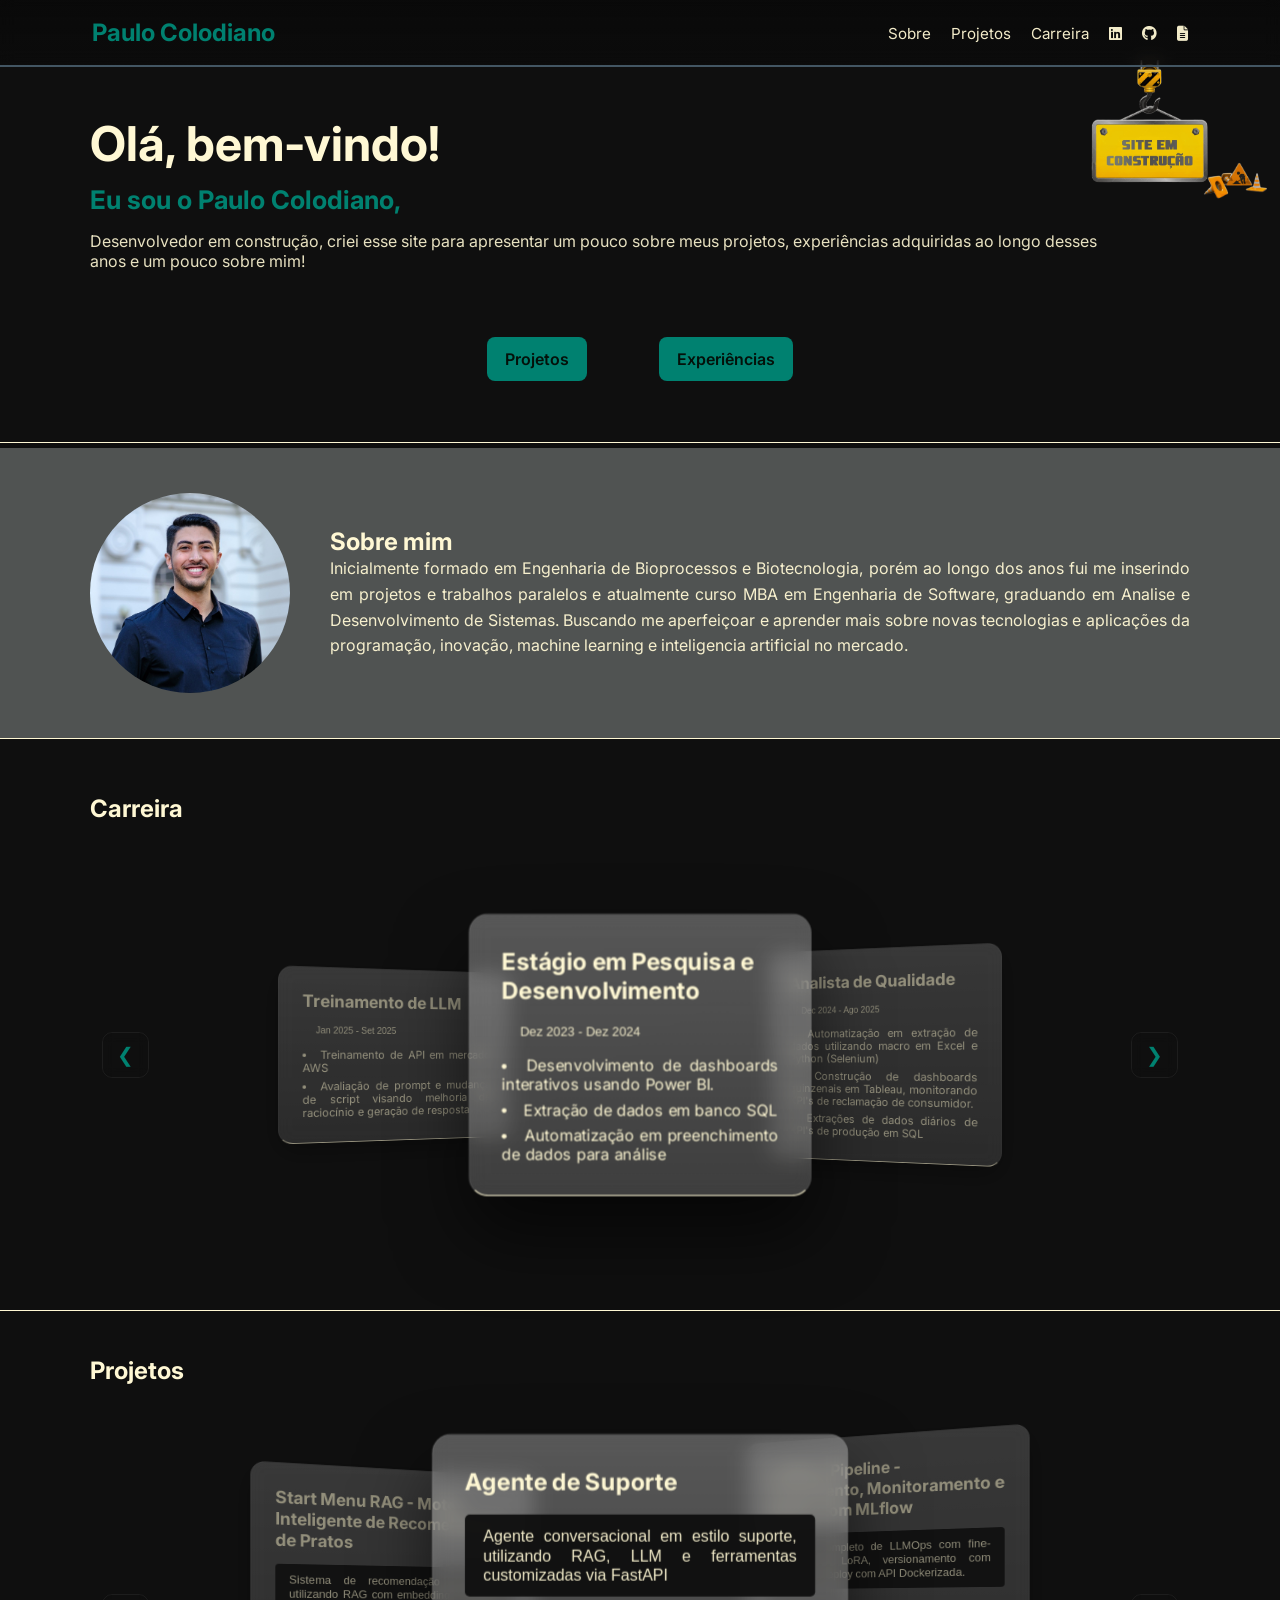
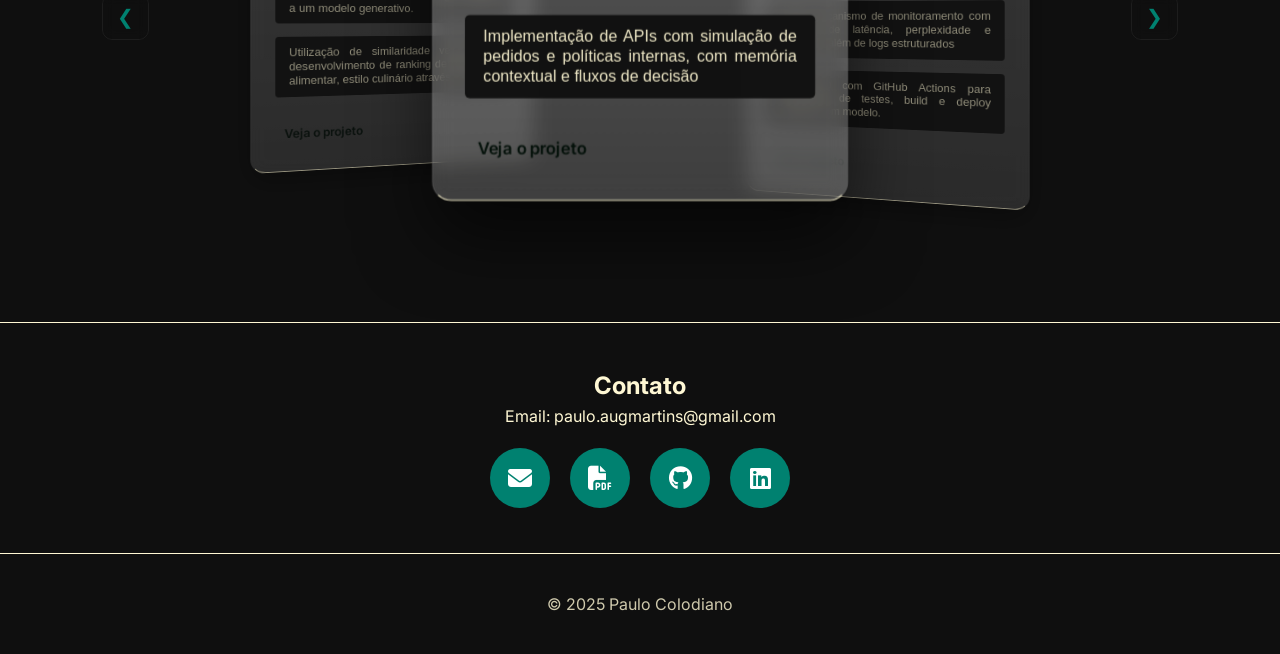
==== index.html @ e99a040a "corrigindo index" ====
<!DOCTYPE html>
<html lang="pt-BR">
<head>
  <meta charset="UTF-8" />
  <meta name="viewport" content="width=device-width, initial-scale=1.0" />
  <meta name="description" content="Portfólio">
  <title>Paulo Martins – Portfólio</title>
  <link rel="stylesheet" href="https://cdnjs.cloudflare.com/ajax/libs/font-awesome/6.5.0/css/all.min.css">
  <link rel="stylesheet" href="style.css" />
  <style>
  @import url('https://fonts.googleapis.com/css2?family=Inter:ital,opsz,wght@0,14..32,100..900;1,14..32,100..900&family=Montserrat:ital,wght@0,100..900;1,100..900&family=Tomorrow:ital,wght@0,100;0,200;0,300;0,400;0,500;0,600;0,700;0,800;0,900;1,100;1,200;1,300;1,400;1,500;1,600;1,700;1,800;1,900&display=swap');
  </style>
</head>
<body>
  <header class="header">
    <nav>
      <div class="logo">Paulo Colodiano</div>
      <ul class="nav-links">
        <li><a href="#sobre">Sobre</a></li>
        <li><a href="#projetos">Projetos</a></li>
        <li><a href="#experiencias">Carreira</a></li>
        <li><a href="https://www.linkedin.com/in/martins-paulo" target="_blank"><i class="fab fa-linkedin"></i></a></li>
        <li><a href="https://github.com/PauloColodiano" target="_blank"><i class="fab fa-github"></i></a></li>
        <li><a href="curriculo.pdf" target="_blank"><i class="fas fa-file-alt"></i></a></li>
      </ul>
    </nav>
  </header>

  <main>
    <section id="introducao" class="introducao">
      <h1>Olá, bem-vindo!</h1>
      <h2>Eu sou o Paulo Colodiano,</h2>
      <p>Desenvolvedor em construção, criei esse site para apresentar um pouco sobre meus projetos, experiências adquiridas ao longo desses anos e um pouco sobre mim!</p>
      <div class="btns">
        <a class="btn" href="#projetos">Projetos</a>
        <a class="btn" href="#experiencias">Experiências</a>
      </div>
      <div class="img-introducao">
        <img src="site_em_construcao.png" alt="Site em construção">
      </div>
      
    </section>

    <section id="sobre" class="sobre">
        <img src="PauloMartins_FotoFormando.jpg" alt="Foto de Paulo Martins" class="img-sobre">
      <div class="texto-sobre">
        <h2>Sobre mim</h2>
      <p>
        Inicialmente formado em Engenharia de Bioprocessos e Biotecnologia, porém ao longo dos anos fui me inserindo em projetos e trabalhos paralelos e atualmente curso MBA em Engenharia de Software, graduando em Analise e Desenvolvimento de Sistemas. Buscando me aperfeiçoar e aprender mais sobre novas tecnologias e aplicações da programação, inovação, machine learning e inteligencia artificial no mercado.
      </p>
      </div>
      
    </section>

     <section id="carreira" class="carreira">
      <h2>Carreira</h2>
      <div class = "carrossel">
        <button class="carrossel-prev">&#10094;</button>
        <div class="cards">
          <a class="card">
          <h3>Estágio em Pesquisa e Desenvolvimento</h3>
          <p>Dez 2023 - Dez 2024</p>
          <li>Desenvolvimento de dashboards interativos usando Power BI.</li>
          <li>Extração de dados em banco SQL</li>
          <li>Automatização em preenchimento de dados para análise</li>
          </a>
          <a class="card">
          <h3>Analista de Qualidade</h3>
          <p>Dec 2024 - Ago 2025</p>
          <li>Automatização em extração de dados utilizando macro em Excel e Python (Selenium)</li>
          <li>Construção de dashboards quinzenais em Tableau, monitorando KPI's de reclamação de consumidor.</li>
          <li>Extrações de dados diários de KPI's de produção em SQL</li>
          </a>
          <a class="card">
          <h3>Treinamento de LLM</h3>
          <p>Jan 2025 - Set 2025</p>
          <li>Treinamento de API em mercado AWS </li>
          <li>Avaliação de prompt e mudança de script visando melhoria de raciocínio e geração de resposta</li>
          
          </a>
          
        </div>
        <button class="carrossel-next">&#10095;</button>
      </div>
      
    </section>

    <section id="projetos" class="projetos">
      <h2>Projetos</h2>
    
      <div class = "carrossel">
        <button class="carrossel-prev">&#10094;</button>
        <div class="cards">
          <div class="card">
            <h3>Agente de Suporte</h3>
            <p class="cardzinho">Agente conversacional em estilo suporte, utilizando RAG, LLM e ferramentas customizadas via FastAPI</p>
            <p class="cardzinho">Implementação de APIs com simulação de pedidos e políticas internas, com memória contextual e fluxos de decisão</p>
            <a href="projeto1.html" class="view">Veja o projeto</a>
          </div>

          <div class="card">
            <h3>LLMOps Pipeline - Treinamento, Monitoramento e Deploy com MLflow</h3>
            <p class="cardzinho">Pipeline completo de LLMOps com fine-tuning via LoRA, versionamento com MLflow e deploy com API Dockerizada.</p>
            <p class="cardzinho">Criado mecanismo de monitoramento com métricas de latência, perplexidade e qualidade, além de logs estruturados</p>
            <p class="cardzinho">Set CI/CD com GitHub Actions para automação de testes, build e deploy contínuo com modelo.</p>
            <a href="projeto2.html" class="view">Veja o projeto</a>
          </div>

          <div class="card">
            <h3>Start Menu RAG - Motor Inteligente de Recomendação de Pratos</h3>
            <p class="cardzinho">Sistema de recomendação de pratos utilizando RAG com embeddings integrado a um modelo generativo.</p>
            <p class="cardzinho">Utilização de similaridade vetorial para desenvolvimento de ranking de preferencia alimentar, estilo culinário através de filtros.</p>
            <a href="projeto3.html" class="view">Veja o projeto</a>
          </div>
        </div>
          <button class="carrossel-next">&#10095;</button>
        
      </div>
    </section>

  <section id="contato" class="contato">
    <h2>Contato</h2>
    <p> Email: paulo.augmartins@gmail.com</p>
       <div class="contato-bolhas">
    <!-- Email -->
          <a href="mailto:paulo.augmartins@gmail.com" class="bolha" title="Email">
          <i class="fas fa-envelope"></i>
          </a>
    <!-- Currículo PDF -->
          <a href="curriculo.pdf" class="bolha" title="Currículo" target="_blank">
          <i class="fas fa-file-pdf"></i>
          </a>
    <!-- GitHub -->
          <a href="https://github.com/PauloColodiano" class="bolha" title="GitHub" target="_blank">
          <i class="fab fa-github"></i>
          </a>
    <!-- LinkedIn -->
          <a href="https://linkedin.com/in/martins-paulo" class="bolha" title="LinkedIn" target="_blank">
          <i class="fab fa-linkedin"></i>
          </a>
        </div>
  </section>
  </main>

  <footer>
    <p>© 2025 Paulo Colodiano</p>
  </footer>

  <script src="script.js"></script>
</body>
</html>
---- style.css ----
/* ===== RESET GERAL ===== */
@import url('https://fonts.googleapis.com/css2?family=Inter:wght@100..900&display=swap');

* {
  margin: 0;
  padding: 0;
  box-sizing: border-box;
  -webkit-font-smoothing: antialiased;
  -moz-osx-font-smoothing: grayscale;
  font-family: "Inter", sans-serif, -apple-system, "Segoe UI", Roboto, "Helvetica Neue", Arial;
}

:root{
  --bg:#0F0F0F;
  --muted:#FFF8D4;
  --accent:#008170;
  --glass: #435663;
}


body {
  background-color: var(--bg);
  color: var(--muted);
  overflow-x: hidden;
  -webkit-font-smoothing:antialiased;
}

a{color:inherit}

/* ===== HEADER ===== */
.header{
  width:100%;
  position:fixed;
  top:0;left:0;
  z-index:1000;
  background: linear-gradient(180deg, rgba(6,6,6,0.6) 0%, rgba(6,6,6,0.35) 100%);
  backdrop-filter: blur(8px);
  border-bottom: 2px solid var(--glass);
}

.header nav{
  max-width:90%;
  margin:0 auto;
  padding:18px 28px;
  display:flex;
  align-items:center;
  justify-content:space-between;
}

.logo{
  font-weight:700; 
  font-size:1.5rem; 
  color:var(--accent);
}

.nav-links{
  display:flex; 
  gap:20px; 
  list-style:none; 
  align-items:center
}
.nav-links a{
  font-size:0.95rem; 
  text-decoration:none; 
  opacity:0.95
}
.nav-links a:hover{
  color:var(--accent)
}

/* ===== LAYOUT PRINCIPAL ===== */
main{padding-top:25px}
section{
  width:100%; 
  max-width:100%; 
  margin:0 auto; 
  padding:5vh 10vh}

/* ===== INTRODUÇÃO ===== */
.introducao{
  margin-top: 50px;
  display:flex; 
  flex-direction:column; 
  justify-content:space-between; 
  align-items:flex-start; 
  background-color: color:var(--muted);
  gap:16px;
  border-bottom: 1.5px solid var(--muted);
  
}

.img-introducao img{
  position: absolute;
  top: 60px;
  right: 0;
  width: 250px;
}

.introducao h1{
  font-size:3rem; 
  line-height:1;
}

.introducao h2{
  font-size:1.6rem;
  color:var(--accent)
}

.introducao p{
  max-width:95%; 
  opacity:0.9
}

.btns{
  width: 100%;
  display:flex; 
  justify-content: center;
  align-items: center;
  gap:8vh; 

}

.btn{
  display: inline-block; 
  margin-top:50px; 
  padding:12px 18px; 
  background:var(--accent); 
  color:#04110a; 
  border-radius:8px; 
  text-decoration:none; 
  font-weight:600
}

/* ===== SOBRE ===== */
.sobre{
  background-color: #505352;
  margin-top: 100px;
  display:flex; 
  align-items:center; 
  justify-content: center;
  gap:40px; 
  max-width: 100%;
  margin: 5px auto;
  border-bottom: 1.5px solid var(--muted);
}

.sobre p{
  max-width:100%; 
  line-height:1.6; 
  text-align: justify;
  color:var(--muted); 
  opacity:0.95
}

.img-sobre{
  width: 200px;
  height: auto;
  border-radius: 50%;
  object-fit: cover;
  margin-right: 50px auto;
}

.texto-sobre{
  max-width: 100%;
  text-align: left;
}

.carreira{
  margin-top: 10px;
  border-bottom: 1.5px solid var(--muted);
}
/* ===== CARROSSEL 3D - BASE ===== */
.carrossel{
  position:relative;
  width:100%;
  height:420px;
  margin-top:22px;
  display:flex;
  align-items:center;
  justify-content:center;
  perspective:1200px;
}

.cards{
  position:relative;
  width:780px;
  height:320px;
  transform-style:preserve-3d;
  transition:transform 0.9s cubic-bezier(.22,.9,.31,1), opacity 0.5s ease;
}

.card{
  position:absolute;
  top:50%; left:50%;
  width:340px; height:auto;
  transform:translate(-50%,-50%) translateZ(0) scale(.85);
  padding:26px;
  border-radius:16px;
  background:linear-gradient(180deg, rgba(255,255,255,0.3) 0%, rgba(255,255,255,0.2) 100%);
  border:1px solid rgba(255,255,255,0.06);
  backdrop-filter:blur(8px);
  box-shadow: 0 10px 30px rgba(2,2,2,0.6);
  color:var(--muted);
  opacity:0; pointer-events:none;
  transition:transform 0.9s cubic-bezier(.22,.9,.31,1), opacity 0.45s ease, box-shadow 0.3s ease;
  border-bottom: 1.5px solid var(--muted);
}

.cardzinho{
  position: relative;
  padding: 10px 10px 10px 3px;
  margin: 15px 0;
  background-color: var(--bg);
  border-radius: 4px;
  
}

.view{
  display: inline-block; 
  margin-top:10px; 
  padding:8px 10px; 
  font-size: 0.85rem;
  background: #04110a); 
  color:#04110a; 
  border-radius:6px; 
  text-decoration:none; 
  transition: background 0.3s ease;
  font-weight:600;
}

.view:hover{
  background:var(--muted);
  
}

/* Estados - central / prev / next / off */
.card.active{
  opacity: 1; pointer-events:auto; 
  transform:translate(-50%,-50%) translateZ(220px) scale(1);
  box-shadow: 0 30px 60px rgba(0,0,0,0.6);
}

.card.prev{
  opacity:0.55; pointer-events:none; 
  transform:translate(-50%,-50%) translateX(-240px) rotateY(28deg) translateZ(0) scale(.85);
}

.card.next{
  opacity:0.55; pointer-events:none; 
  transform:translate(-50%,-50%) translateX(240px) rotateY(-28deg) translateZ(0) scale(.85);
}

.card.back{
  opacity:0.18; 
  transform:translate(-50%,-50%) translateX(-420px) translateZ(-160px) scale(.72);
}

.card.back-right{
  opacity:0.18; 
  transform:translate(-50%,-50%) translateX(420px) translateZ(-160px) scale(.72);
}

.card h3{
  font-size:1.2rem; 
  margin-bottom:8px
}

.card p{
  padding: 10px 15px;
  font-family: Helvetica;
  text-align: justify;
  font-size:0.82rem; 
  line-height: 1.2;
  opacity:0.95
}

.card li{
  margin-top:8px
}

/* Controles */
.carrossel-prev, .carrossel-next{
  position:absolute; top:50%; 
  transform:translateY(-50%);
  background:transparent; 
  border:1px solid rgba(255,255,255,0.06); 
  padding:10px 14px; 
  border-radius:10px; 
  cursor:pointer;
  color:var(--accent); 
  font-size:20px; 
  z-index:60; 
  backdrop-filter: blur(6px);
}
.carrossel-prev:hover, .carrossel-next:hover{
  transform:translateY(-50%) scale(1.03)
}
.carrossel-prev{
  left:12px
}
.carrossel-next{
  right:12px
}

/* ===== BOTÕES PARA A CARREIRA (mobile friendly) ===== */
.carreira .cards{
  height:220px
}
.carreira .card{
  width:280px
}

.carreira p{
  left: 0;
  font-size:0.65rem; 
  line-height:0.8; 
  text-align: left;
}

.carreira li{
  font-size:0.8rem; 
  text-align: justify;
  margin-top:6px
}

.carreira .card .meta{
  font-size:0.6rem; 
  opacity:0.8
}

/* ===== SCROLL REVEAL (classes para JS) ===== */
.reveal{opacity:0; 
  transform:translateY(18px); 
  transition:opacity 0.7s ease, transform 0.7s ease
}
.reveal.visible{
  opacity:1; 
  transform:translateY(0)
}
.contato{
  border-top: 1.5px solid var(--muted);
  border-bottom: 1.5px solid var(--muted);
  margin-top: 50px;
  text-align: center;
  line-height: 1.5;
}

.contato-bolhas {
  display: flex;
  gap: 20px;              /* espaço entre bolhas */
  justify-content: center; /* centraliza */
  margin-top: 20px;
}

.bolha {
  width: 60px;
  height: 60px;
  background-color: #008170; /* cor da bolha */
  color: #fff;              /* cor do ícone */
  border-radius: 50%;       /* deixa circular */
  display: flex;
  align-items: center;
  justify-content: center;
  font-size: 24px;          /* tamanho do ícone */
  text-decoration: none;    /* remove sublinhado */
  transition: transform 0.3s, background 0.3s;
}

.bolha:hover {
  transform: scale(1.1);    /* efeito zoom */
  background-color: #005B41; /* cor ao passar o mouse */
}

/* ===== RODAPÉ ===== */
footer{
  padding:40px 28px; 
  text-align:center; 
  opacity:0.8
  
}

/* ===== RESPONSIVO ===== */
@media (max-width:980px){
  .cards{width:92%}
  .card{width:300px}
  .carrossel{height:360px}
}

@media (max-width:640px){
  .nav-links{
    display:none
  }
  .introducao h1{
    font-size:2.2rem
  }
  .card{width:86%; 
    left:50%; 
    transform:translate(-50%,-50%) scale(0.98)
  }
  .card.prev, .card.next, .card.back, .card.back-right{
    opacity:0
  }
  .carrossel-prev, .carrossel-next{
    display:none
  }
}
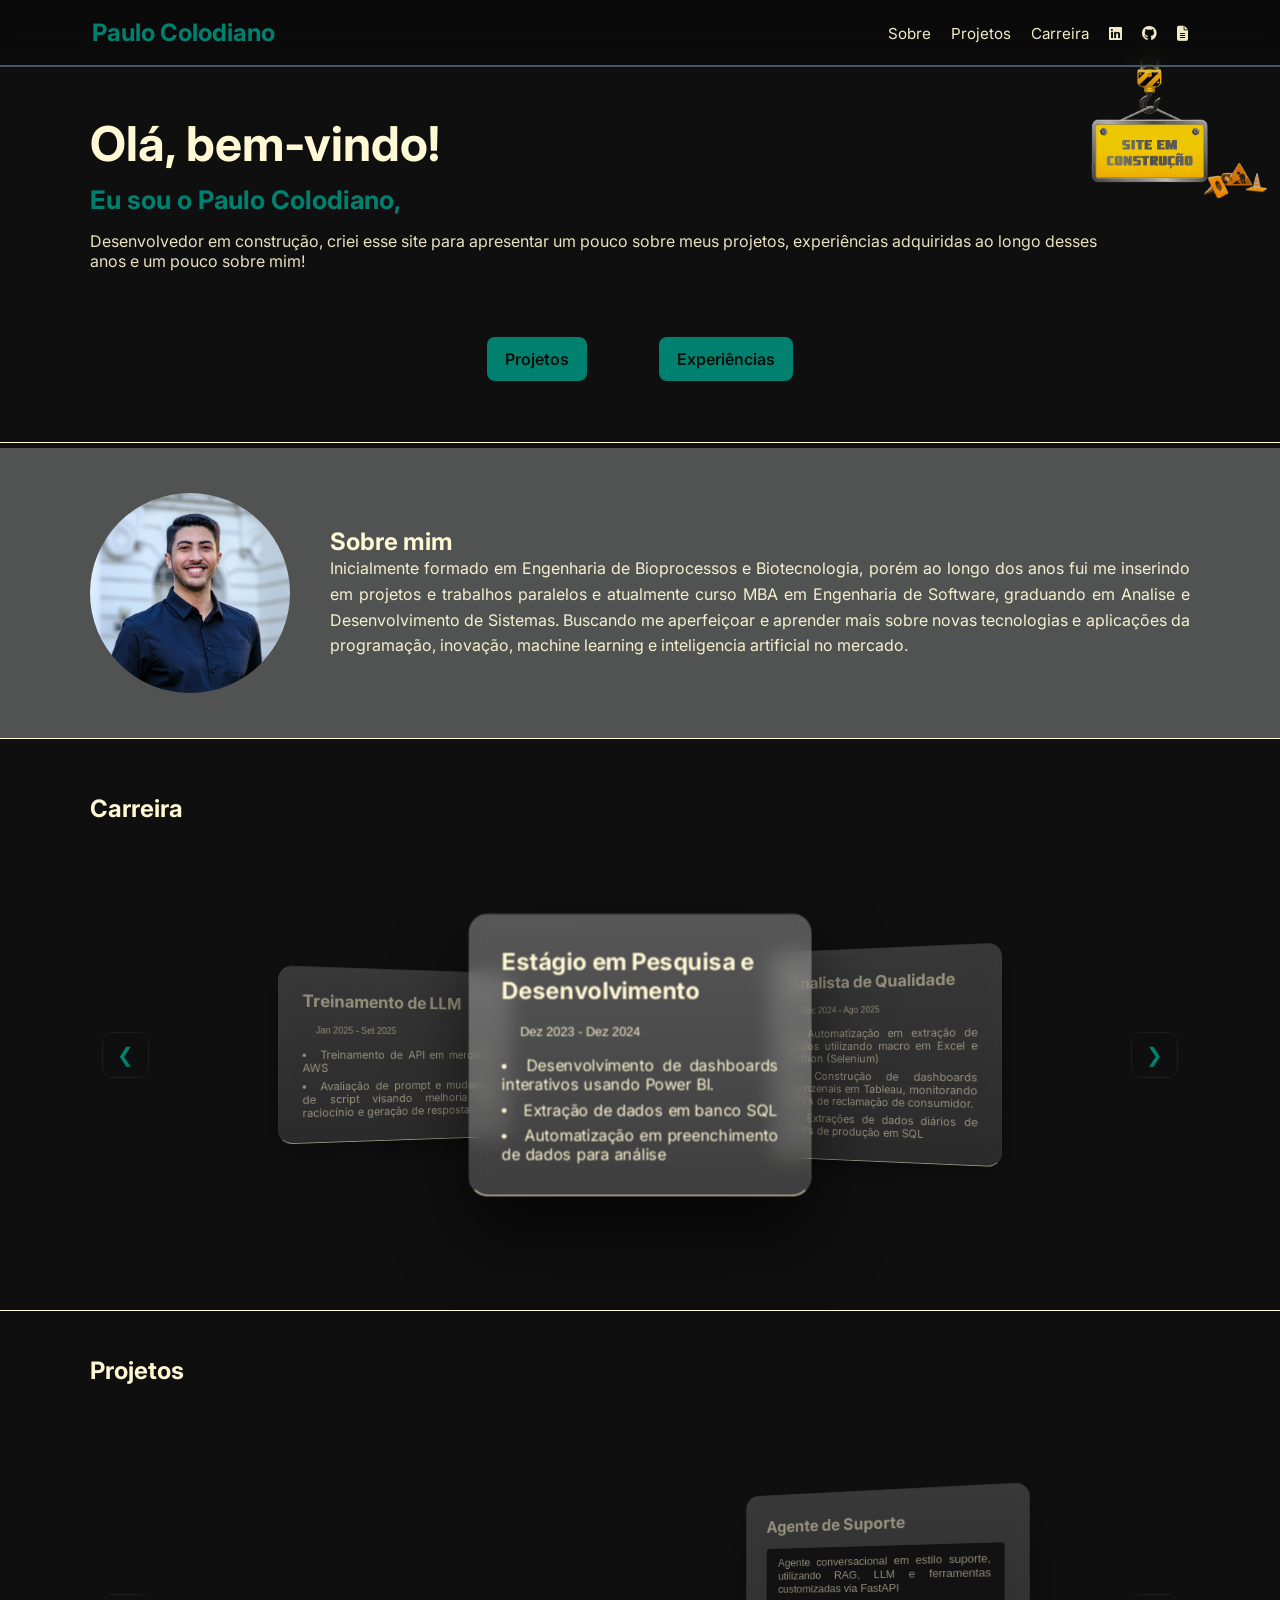
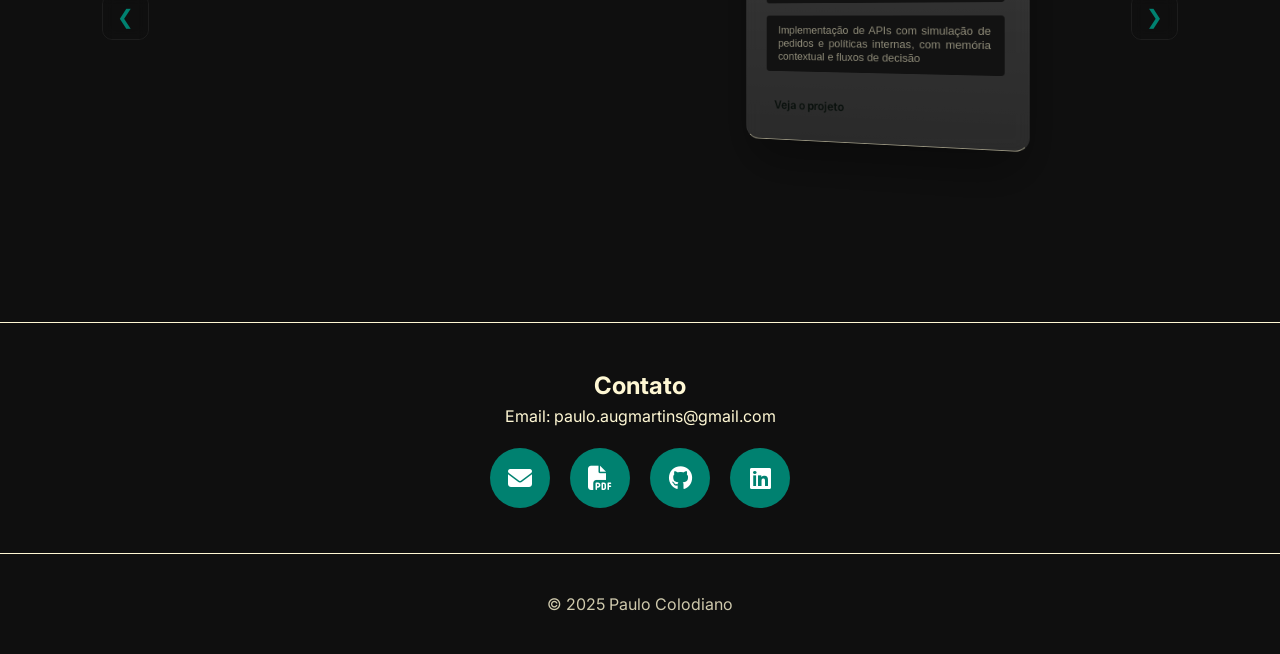
==== commit 8c0b5cf1: "Atualizando links de projeto 1" ====
--- a/index.html
+++ b/index.html
@@ -95,23 +95,10 @@
             <h3>Agente de Suporte</h3>
             <p class="cardzinho">Agente conversacional em estilo suporte, utilizando RAG, LLM e ferramentas customizadas via FastAPI</p>
             <p class="cardzinho">Implementação de APIs com simulação de pedidos e políticas internas, com memória contextual e fluxos de decisão</p>
-            <a href="projeto1.html" class="view">Veja o projeto</a>
+            <a href="https://github.com/PauloColodiano/Ifood-Suport-Agent" class="view">Veja o projeto</a>
           </div>
 
-          <div class="card">
-            <h3>LLMOps Pipeline - Treinamento, Monitoramento e Deploy com MLflow</h3>
-            <p class="cardzinho">Pipeline completo de LLMOps com fine-tuning via LoRA, versionamento com MLflow e deploy com API Dockerizada.</p>
-            <p class="cardzinho">Criado mecanismo de monitoramento com métricas de latência, perplexidade e qualidade, além de logs estruturados</p>
-            <p class="cardzinho">Set CI/CD com GitHub Actions para automação de testes, build e deploy contínuo com modelo.</p>
-            <a href="projeto2.html" class="view">Veja o projeto</a>
-          </div>
-
-          <div class="card">
-            <h3>Start Menu RAG - Motor Inteligente de Recomendação de Pratos</h3>
-            <p class="cardzinho">Sistema de recomendação de pratos utilizando RAG com embeddings integrado a um modelo generativo.</p>
-            <p class="cardzinho">Utilização de similaridade vetorial para desenvolvimento de ranking de preferencia alimentar, estilo culinário através de filtros.</p>
-            <a href="projeto3.html" class="view">Veja o projeto</a>
-          </div>
+          
         </div>
           <button class="carrossel-next">&#10095;</button>
         
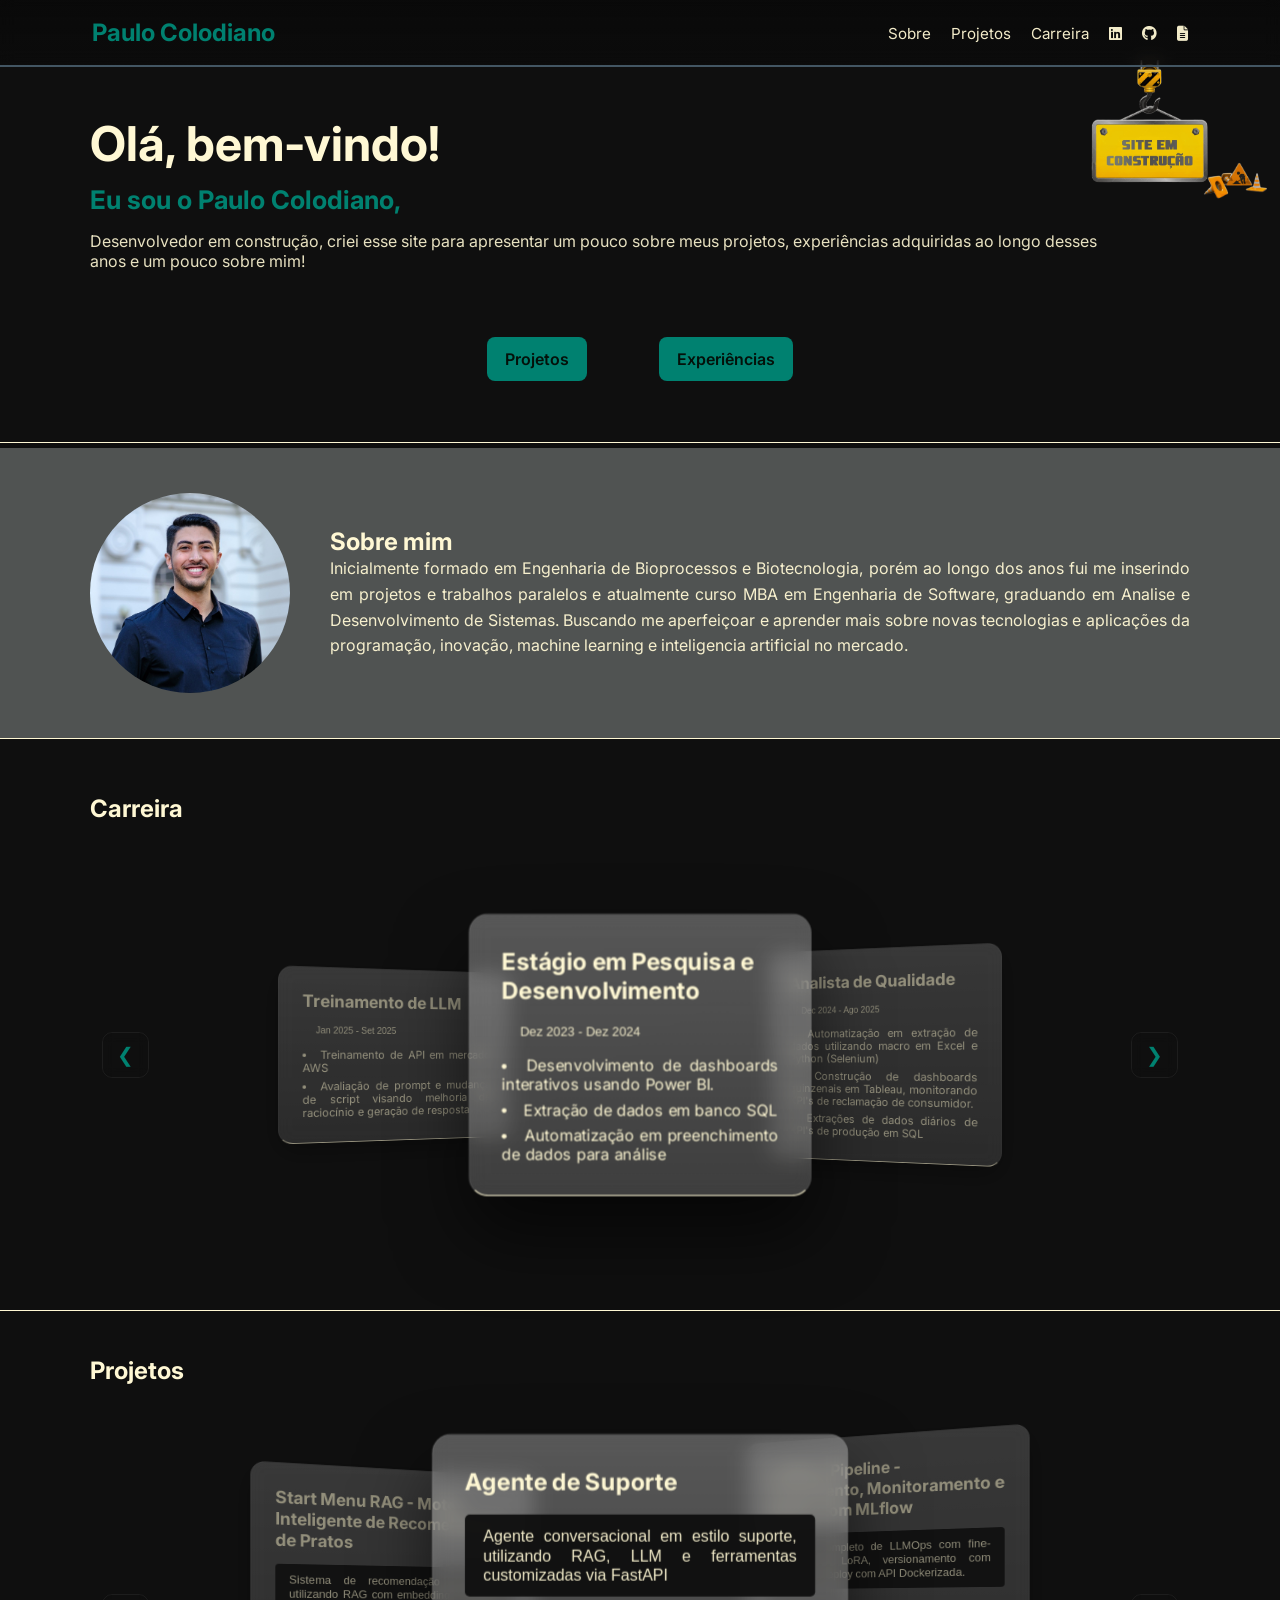
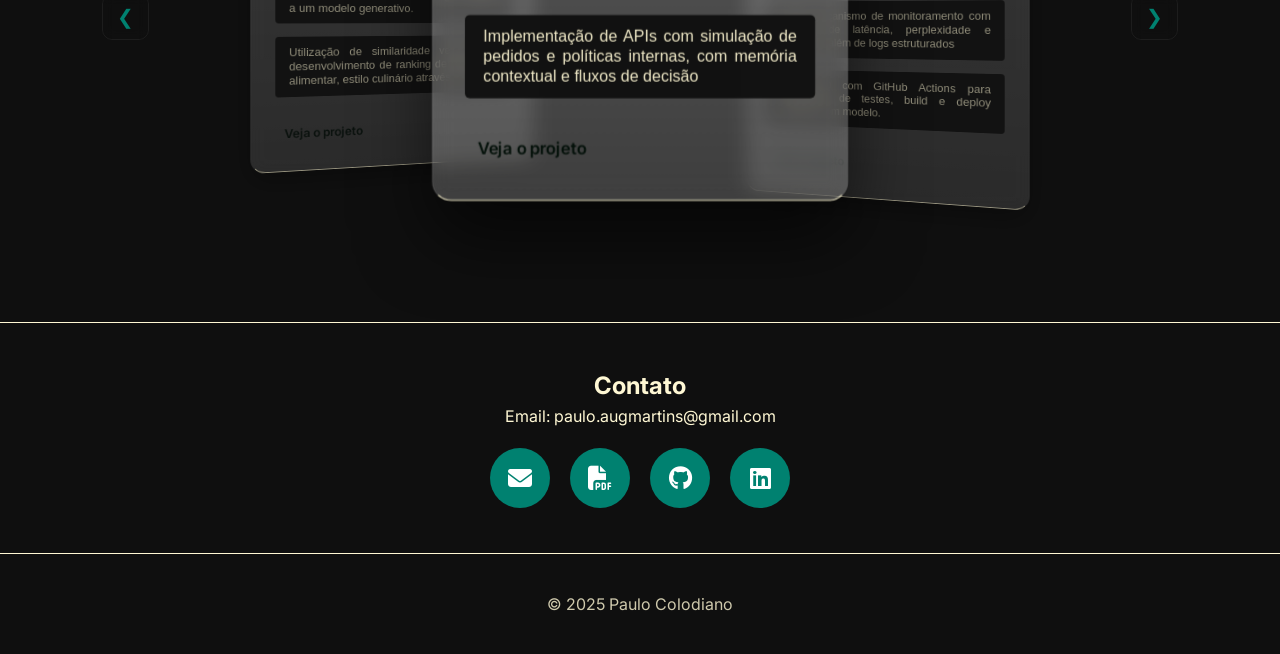
==== commit 27d6fe2c: "Atualizando links de projeto 2" ====
--- a/index.html
+++ b/index.html
@@ -98,7 +98,20 @@
             <a href="https://github.com/PauloColodiano/Ifood-Suport-Agent" class="view">Veja o projeto</a>
           </div>
 
-          
+          <div class="card">
+            <h3>LLMOps Pipeline - Treinamento, Monitoramento e Deploy com MLflow</h3>
+            <p class="cardzinho">Pipeline completo de LLMOps com fine-tuning via LoRA, versionamento com MLflow e deploy com API Dockerizada.</p>
+            <p class="cardzinho">Criado mecanismo de monitoramento com métricas de latência, perplexidade e qualidade, além de logs estruturados</p>
+            <p class="cardzinho">Set CI/CD com GitHub Actions para automação de testes, build e deploy contínuo com modelo.</p>
+            <a href="projeto2.html" class="view">Veja o projeto</a>
+          </div>
+
+          <div class="card">
+            <h3>Start Menu RAG - Motor Inteligente de Recomendação de Pratos</h3>
+            <p class="cardzinho">Sistema de recomendação de pratos utilizando RAG com embeddings integrado a um modelo generativo.</p>
+            <p class="cardzinho">Utilização de similaridade vetorial para desenvolvimento de ranking de preferencia alimentar, estilo culinário através de filtros.</p>
+            <a href="projeto3.html" class="view">Veja o projeto</a>
+          </div>
         </div>
           <button class="carrossel-next">&#10095;</button>
         
